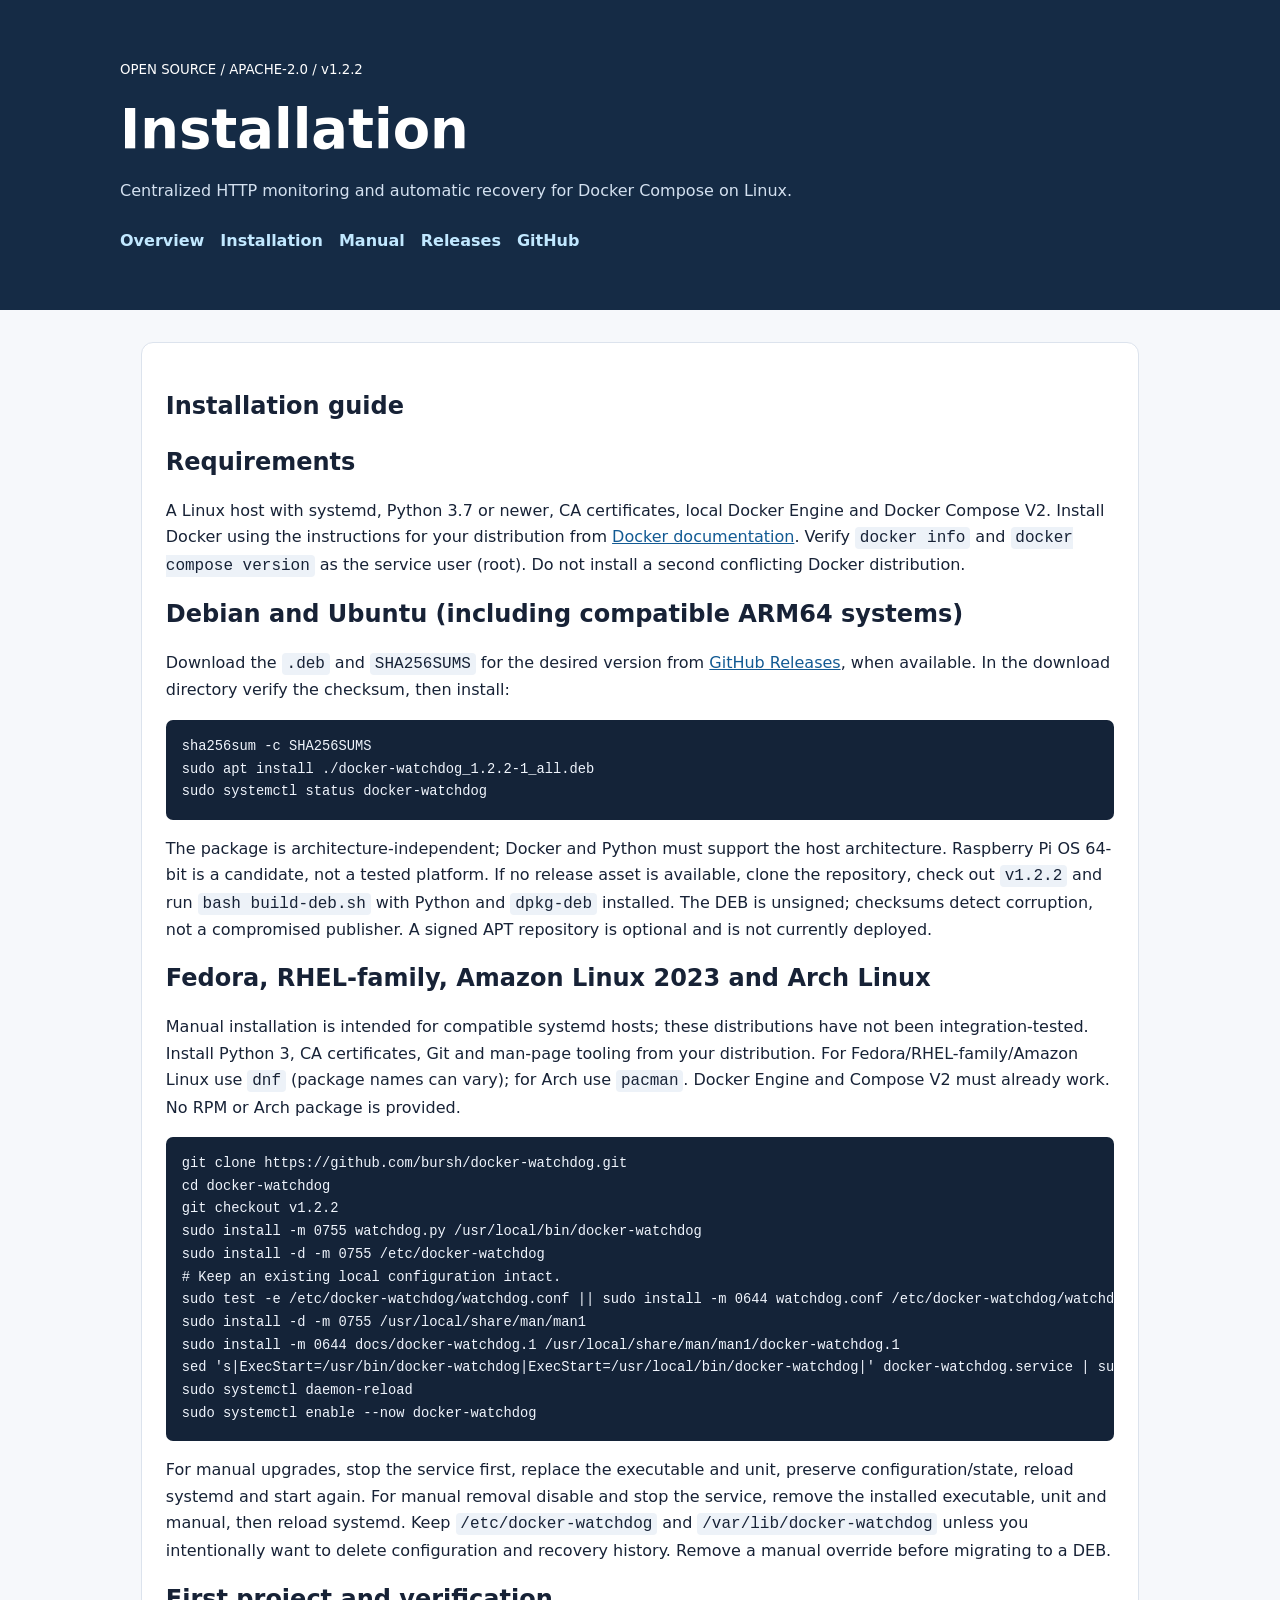
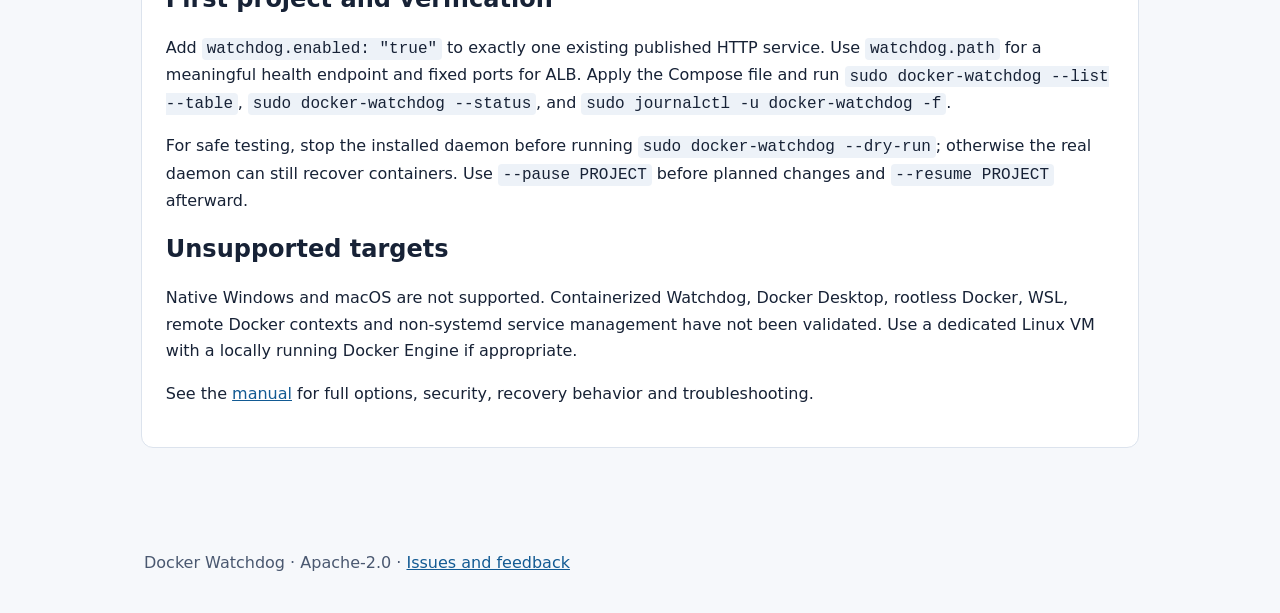
==== docs/install.html @ e57c74ae "docs: prepare public repository, platform guide and release automation" ====
<!doctype html>
<html lang="en"><head><meta charset="utf-8"><meta name="viewport" content="width=device-width, initial-scale=1"><meta name="description" content="Docker Watchdog documentation: automatic recovery of Docker Compose projects on Linux."><title>Installation | Docker Watchdog</title><link rel="stylesheet" href="style.css"></head><body><header><div class="inner"><small>OPEN SOURCE / APACHE-2.0 / v1.2.2</small><h1>Installation</h1><p>Centralized HTTP monitoring and automatic recovery for Docker Compose on Linux.</p><nav aria-label="Main navigation"><a href="index.html">Overview</a><a href="install.html">Installation</a><a href="manual.html">Manual</a><a href="https://github.com/bursh/docker-watchdog/releases">Releases</a><a href="https://github.com/bursh/docker-watchdog">GitHub</a></nav></div></header><main><section><h1>Installation guide</h1>
<h2>Requirements</h2>
<p>A Linux host with systemd, Python 3.7 or newer, CA certificates, local Docker Engine and Docker Compose V2. Install Docker using the instructions for your distribution from <a href="https://docs.docker.com/engine/install/">Docker documentation</a>. Verify <code>docker info</code> and <code>docker compose version</code> as the service user (root). Do not install a second conflicting Docker distribution.</p>
<h2>Debian and Ubuntu (including compatible ARM64 systems)</h2>
<p>Download the <code>.deb</code> and <code>SHA256SUMS</code> for the desired version from <a href="https://github.com/bursh/docker-watchdog/releases">GitHub Releases</a>, when available. In the download directory verify the checksum, then install:</p>
<pre><code class="language-sh">sha256sum -c SHA256SUMS
sudo apt install ./docker-watchdog_1.2.2-1_all.deb
sudo systemctl status docker-watchdog
</code></pre>
<p>The package is architecture-independent; Docker and Python must support the host architecture. Raspberry Pi OS 64-bit is a candidate, not a tested platform. If no release asset is available, clone the repository, check out <code>v1.2.2</code> and run <code>bash build-deb.sh</code> with Python and <code>dpkg-deb</code> installed. The DEB is unsigned; checksums detect corruption, not a compromised publisher. A signed APT repository is optional and is not currently deployed.</p>
<h2>Fedora, RHEL-family, Amazon Linux 2023 and Arch Linux</h2>
<p>Manual installation is intended for compatible systemd hosts; these distributions have not been integration-tested. Install Python 3, CA certificates, Git and man-page tooling from your distribution. For Fedora/RHEL-family/Amazon Linux use <code>dnf</code> (package names can vary); for Arch use <code>pacman</code>. Docker Engine and Compose V2 must already work. No RPM or Arch package is provided.</p>
<pre><code class="language-sh">git clone https://github.com/bursh/docker-watchdog.git
cd docker-watchdog
git checkout v1.2.2
sudo install -m 0755 watchdog.py /usr/local/bin/docker-watchdog
sudo install -d -m 0755 /etc/docker-watchdog
# Keep an existing local configuration intact.
sudo test -e /etc/docker-watchdog/watchdog.conf || sudo install -m 0644 watchdog.conf /etc/docker-watchdog/watchdog.conf
sudo install -d -m 0755 /usr/local/share/man/man1
sudo install -m 0644 docs/docker-watchdog.1 /usr/local/share/man/man1/docker-watchdog.1
sed 's|ExecStart=/usr/bin/docker-watchdog|ExecStart=/usr/local/bin/docker-watchdog|' docker-watchdog.service | sudo tee /etc/systemd/system/docker-watchdog.service &gt;/dev/null
sudo systemctl daemon-reload
sudo systemctl enable --now docker-watchdog
</code></pre>
<p>For manual upgrades, stop the service first, replace the executable and unit, preserve configuration/state, reload systemd and start again. For manual removal disable and stop the service, remove the installed executable, unit and manual, then reload systemd. Keep <code>/etc/docker-watchdog</code> and <code>/var/lib/docker-watchdog</code> unless you intentionally want to delete configuration and recovery history. Remove a manual override before migrating to a DEB.</p>
<h2>First project and verification</h2>
<p>Add <code>watchdog.enabled: &quot;true&quot;</code> to exactly one existing published HTTP service. Use <code>watchdog.path</code> for a meaningful health endpoint and fixed ports for ALB. Apply the Compose file and run <code>sudo docker-watchdog --list --table</code>, <code>sudo docker-watchdog --status</code>, and <code>sudo journalctl -u docker-watchdog -f</code>.</p>
<p>For safe testing, stop the installed daemon before running <code>sudo docker-watchdog --dry-run</code>; otherwise the real daemon can still recover containers. Use <code>--pause PROJECT</code> before planned changes and <code>--resume PROJECT</code> afterward.</p>
<h2>Unsupported targets</h2>
<p>Native Windows and macOS are not supported. Containerized Watchdog, Docker Desktop, rootless Docker, WSL, remote Docker contexts and non-systemd service management have not been validated. Use a dedicated Linux VM with a locally running Docker Engine if appropriate.</p>
<p>See the <a href="manual.html">manual</a> for full options, security, recovery behavior and troubleshooting.</p>
</section></main><footer>Docker Watchdog · Apache-2.0 · <a href="https://github.com/bursh/docker-watchdog/issues">Issues and feedback</a></footer></body></html>
---- docs/style.css ----
*{box-sizing:border-box}body{margin:0;background:#f6f8fb;color:#172236;font:16px/1.65 system-ui,sans-serif}header{background:#152b45;color:#fff;padding:3.5rem 1.5rem}header .inner,main,footer{max-width:1040px;margin:auto}header h1{font-size:clamp(2rem,5vw,3.4rem);line-height:1.15;margin:.3em 0}header p{max-width:740px;color:#d4e1f0}nav{display:flex;flex-wrap:wrap;gap:1rem;margin-top:1.5rem}nav a{color:#c1e8ff;text-decoration:none;font-weight:600}main{padding:2rem 1.3rem 4rem}section{background:#fff;border:1px solid #dce3ed;border-radius:12px;padding:1.5rem;margin:0 0 1.4rem}h2,h3{line-height:1.3}a{color:#125a93}pre{background:#142338;color:#f0f5fd;padding:1rem;border-radius:7px;overflow:auto;font-size:.86rem}code{font-family:ui-monospace,monospace}p code,li code{background:#edf2f8;padding:.12em .3em;border-radius:4px;overflow-wrap:anywhere}table{display:block;overflow:auto;border-collapse:collapse}td,th{padding:.5rem;border:1px solid #dce3ed;text-align:left}footer{padding:1rem 1.5rem 3rem;color:#4a5870}a:focus-visible{outline:3px solid #f2a643}
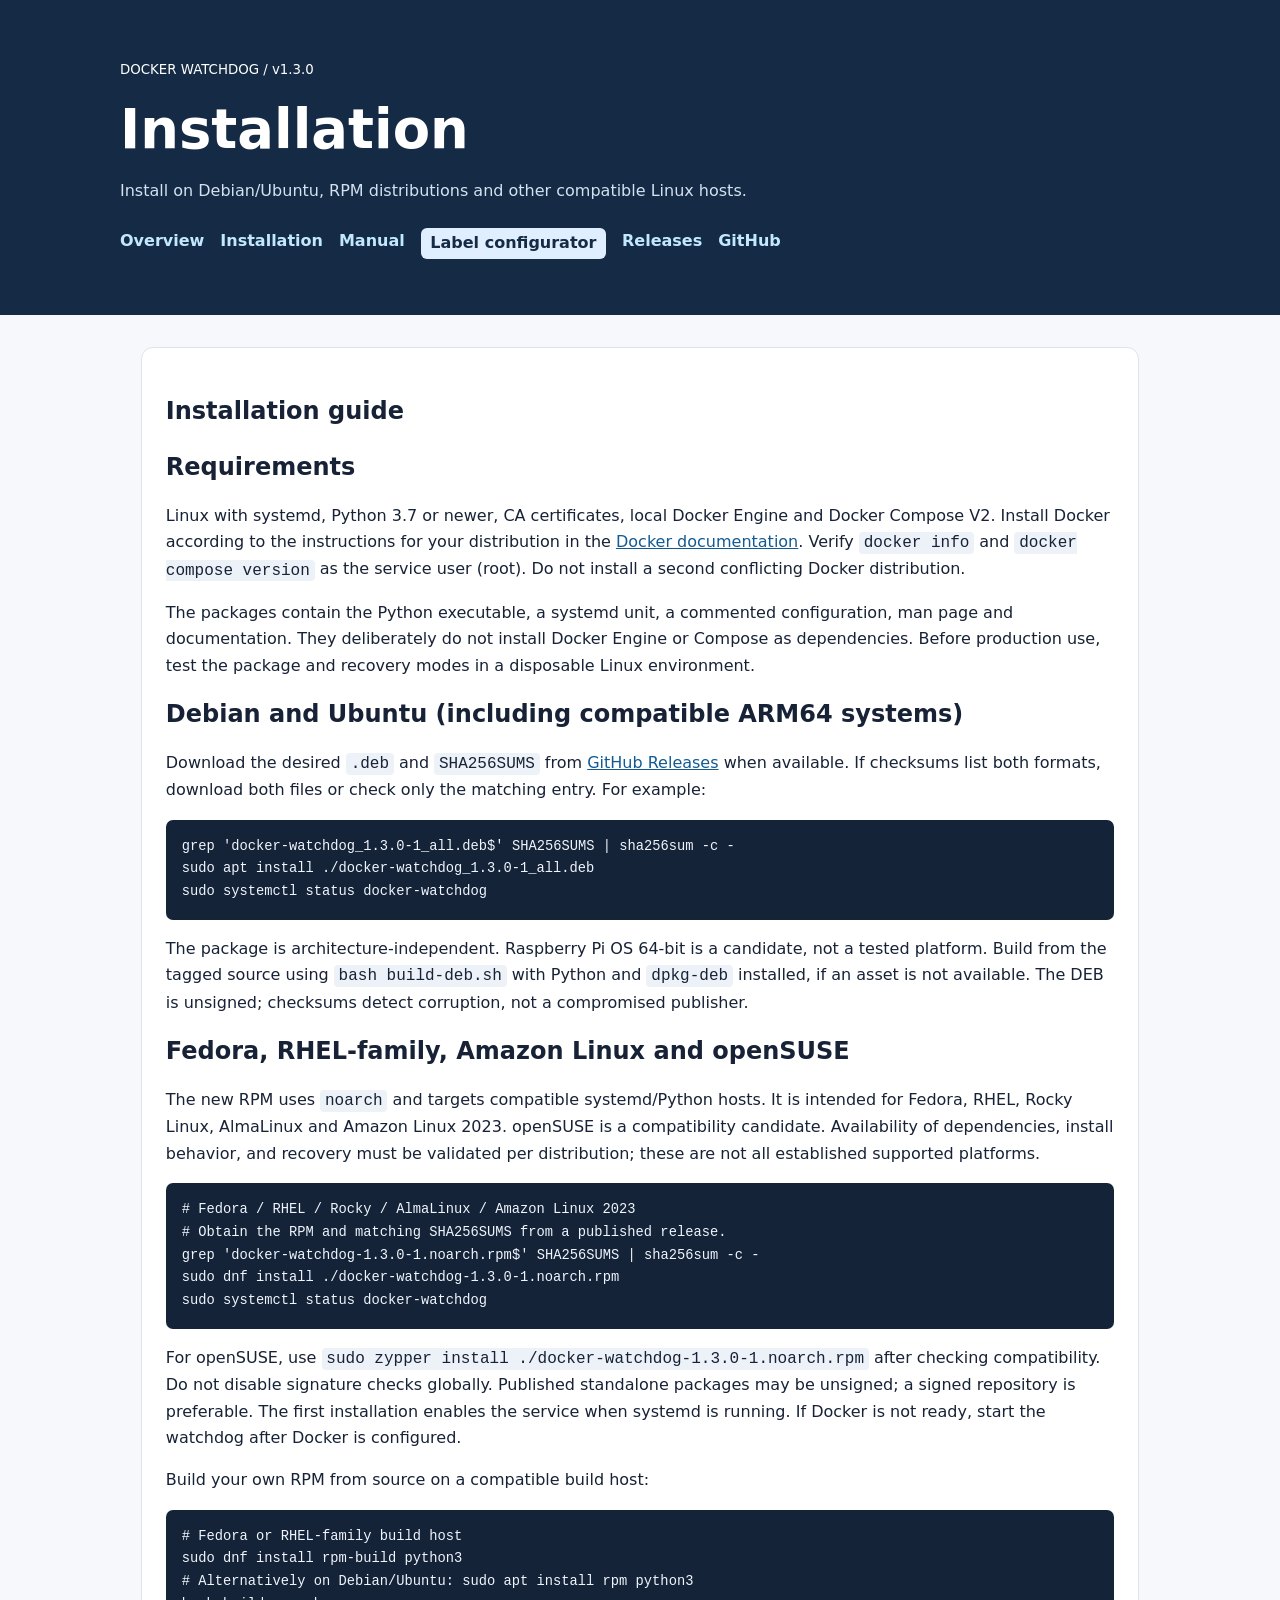
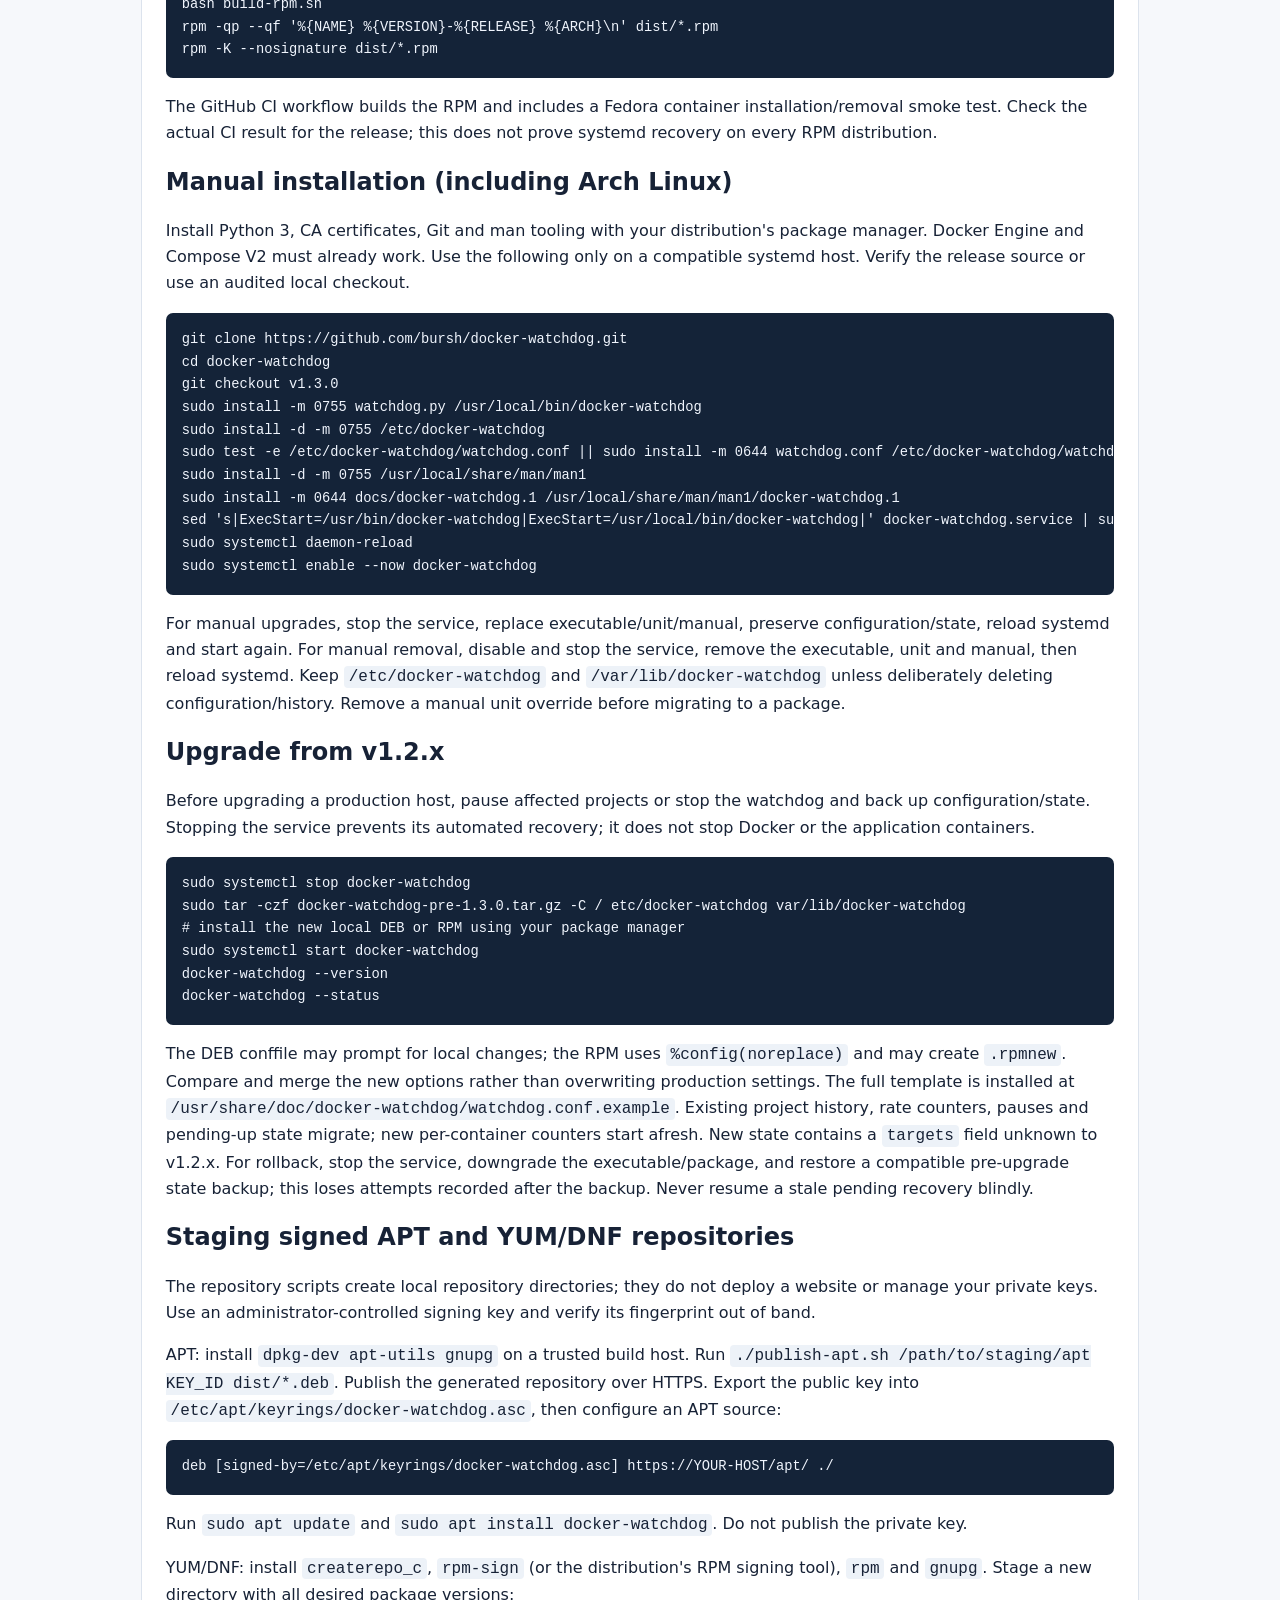
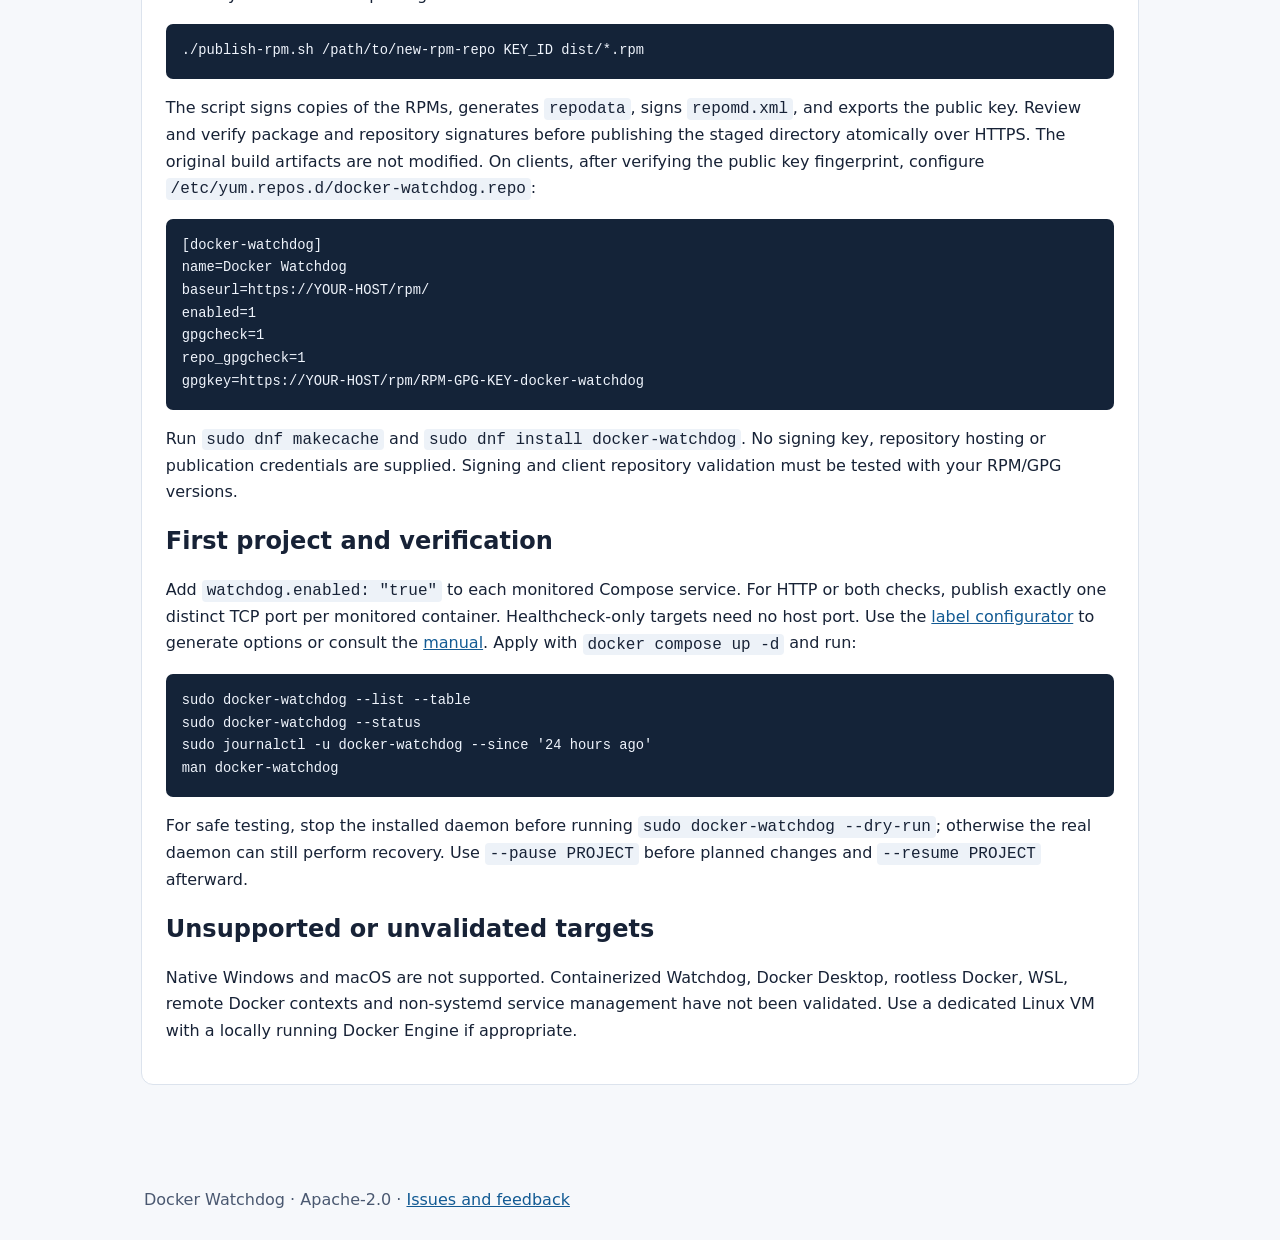
==== commit 8a580a92: "feat(docs): add Compose label configurator and v1.3 manual" ====
--- a/docs/install.html
+++ b/docs/install.html
@@ -1,34 +1,169 @@
-<!doctype html>
-<html lang="en"><head><meta charset="utf-8"><meta name="viewport" content="width=device-width, initial-scale=1"><meta name="description" content="Docker Watchdog documentation: automatic recovery of Docker Compose projects on Linux."><title>Installation | Docker Watchdog</title><link rel="stylesheet" href="style.css"></head><body><header><div class="inner"><small>OPEN SOURCE / APACHE-2.0 / v1.2.2</small><h1>Installation</h1><p>Centralized HTTP monitoring and automatic recovery for Docker Compose on Linux.</p><nav aria-label="Main navigation"><a href="index.html">Overview</a><a href="install.html">Installation</a><a href="manual.html">Manual</a><a href="https://github.com/bursh/docker-watchdog/releases">Releases</a><a href="https://github.com/bursh/docker-watchdog">GitHub</a></nav></div></header><main><section><h1>Installation guide</h1>
-<h2>Requirements</h2>
-<p>A Linux host with systemd, Python 3.7 or newer, CA certificates, local Docker Engine and Docker Compose V2. Install Docker using the instructions for your distribution from <a href="https://docs.docker.com/engine/install/">Docker documentation</a>. Verify <code>docker info</code> and <code>docker compose version</code> as the service user (root). Do not install a second conflicting Docker distribution.</p>
-<h2>Debian and Ubuntu (including compatible ARM64 systems)</h2>
-<p>Download the <code>.deb</code> and <code>SHA256SUMS</code> for the desired version from <a href="https://github.com/bursh/docker-watchdog/releases">GitHub Releases</a>, when available. In the download directory verify the checksum, then install:</p>
-<pre><code class="language-sh">sha256sum -c SHA256SUMS
-sudo apt install ./docker-watchdog_1.2.2-1_all.deb
-sudo systemctl status docker-watchdog
-</code></pre>
-<p>The package is architecture-independent; Docker and Python must support the host architecture. Raspberry Pi OS 64-bit is a candidate, not a tested platform. If no release asset is available, clone the repository, check out <code>v1.2.2</code> and run <code>bash build-deb.sh</code> with Python and <code>dpkg-deb</code> installed. The DEB is unsigned; checksums detect corruption, not a compromised publisher. A signed APT repository is optional and is not currently deployed.</p>
-<h2>Fedora, RHEL-family, Amazon Linux 2023 and Arch Linux</h2>
-<p>Manual installation is intended for compatible systemd hosts; these distributions have not been integration-tested. Install Python 3, CA certificates, Git and man-page tooling from your distribution. For Fedora/RHEL-family/Amazon Linux use <code>dnf</code> (package names can vary); for Arch use <code>pacman</code>. Docker Engine and Compose V2 must already work. No RPM or Arch package is provided.</p>
-<pre><code class="language-sh">git clone https://github.com/bursh/docker-watchdog.git
-cd docker-watchdog
-git checkout v1.2.2
-sudo install -m 0755 watchdog.py /usr/local/bin/docker-watchdog
-sudo install -d -m 0755 /etc/docker-watchdog
-# Keep an existing local configuration intact.
-sudo test -e /etc/docker-watchdog/watchdog.conf || sudo install -m 0644 watchdog.conf /etc/docker-watchdog/watchdog.conf
-sudo install -d -m 0755 /usr/local/share/man/man1
-sudo install -m 0644 docs/docker-watchdog.1 /usr/local/share/man/man1/docker-watchdog.1
-sed 's|ExecStart=/usr/bin/docker-watchdog|ExecStart=/usr/local/bin/docker-watchdog|' docker-watchdog.service | sudo tee /etc/systemd/system/docker-watchdog.service &gt;/dev/null
-sudo systemctl daemon-reload
-sudo systemctl enable --now docker-watchdog
-</code></pre>
-<p>For manual upgrades, stop the service first, replace the executable and unit, preserve configuration/state, reload systemd and start again. For manual removal disable and stop the service, remove the installed executable, unit and manual, then reload systemd. Keep <code>/etc/docker-watchdog</code> and <code>/var/lib/docker-watchdog</code> unless you intentionally want to delete configuration and recovery history. Remove a manual override before migrating to a DEB.</p>
-<h2>First project and verification</h2>
-<p>Add <code>watchdog.enabled: &quot;true&quot;</code> to exactly one existing published HTTP service. Use <code>watchdog.path</code> for a meaningful health endpoint and fixed ports for ALB. Apply the Compose file and run <code>sudo docker-watchdog --list --table</code>, <code>sudo docker-watchdog --status</code>, and <code>sudo journalctl -u docker-watchdog -f</code>.</p>
-<p>For safe testing, stop the installed daemon before running <code>sudo docker-watchdog --dry-run</code>; otherwise the real daemon can still recover containers. Use <code>--pause PROJECT</code> before planned changes and <code>--resume PROJECT</code> afterward.</p>
-<h2>Unsupported targets</h2>
-<p>Native Windows and macOS are not supported. Containerized Watchdog, Docker Desktop, rootless Docker, WSL, remote Docker contexts and non-systemd service management have not been validated. Use a dedicated Linux VM with a locally running Docker Engine if appropriate.</p>
-<p>See the <a href="manual.html">manual</a> for full options, security, recovery behavior and troubleshooting.</p>
-</section></main><footer>Docker Watchdog · Apache-2.0 · <a href="https://github.com/bursh/docker-watchdog/issues">Issues and feedback</a></footer></body></html>
+<!doctype html><html lang="en"><head><meta charset="utf-8"><meta name="viewport" content="width=device-width, initial-scale=1"><meta name="description" content="Docker Watchdog Installation"><title>Installation | Docker Watchdog</title><link rel="stylesheet" href="style.css"></head><body><header><div class="inner"><small>DOCKER WATCHDOG / v1.3.0</small><h1>Installation</h1><p>Install on Debian/Ubuntu, RPM distributions and other compatible Linux hosts.</p><nav aria-label="Main navigation"><a href="index.html">Overview</a><a href="install.html">Installation</a><a href="manual.html">Manual</a><a class="nav-cta" href="configurator.html">Label configurator</a><a href="https://github.com/bursh/docker-watchdog/releases">Releases</a><a href="https://github.com/bursh/docker-watchdog">GitHub</a></nav></div></header><main><section><h1 id="installation-guide">Installation guide</h1>
+<h2 id="requirements">Requirements</h2>
+<p>Linux with systemd, Python 3.7 or newer, CA certificates, local
+Docker Engine and Docker Compose V2. Install Docker according to the
+instructions for your distribution in the <a
+href="https://docs.docker.com/engine/install/">Docker documentation</a>.
+Verify <code>docker info</code> and <code>docker compose version</code>
+as the service user (root). Do not install a second conflicting Docker
+distribution.</p>
+<p>The packages contain the Python executable, a systemd unit, a
+commented configuration, man page and documentation. They deliberately
+do not install Docker Engine or Compose as dependencies. Before
+production use, test the package and recovery modes in a disposable
+Linux environment.</p>
+<h2 id="debian-and-ubuntu-including-compatible-arm64-systems">Debian and
+Ubuntu (including compatible ARM64 systems)</h2>
+<p>Download the desired <code>.deb</code> and <code>SHA256SUMS</code>
+from <a href="https://github.com/bursh/docker-watchdog/releases">GitHub
+Releases</a> when available. If checksums list both formats, download
+both files or check only the matching entry. For example:</p>
+<div class="sourceCode" id="cb1"><pre class="sourceCode sh"><code class="sourceCode bash"><span id="cb1-1"><a href="#cb1-1" aria-hidden="true" tabindex="-1"></a><span class="fu">grep</span> <span class="st">&#39;docker-watchdog_1.3.0-1_all.deb$&#39;</span> SHA256SUMS <span class="kw">|</span> <span class="fu">sha256sum</span> <span class="at">-c</span> <span class="at">-</span></span>
+<span id="cb1-2"><a href="#cb1-2" aria-hidden="true" tabindex="-1"></a><span class="fu">sudo</span> apt install ./docker-watchdog_1.3.0-1_all.deb</span>
+<span id="cb1-3"><a href="#cb1-3" aria-hidden="true" tabindex="-1"></a><span class="fu">sudo</span> systemctl status docker-watchdog</span></code></pre></div>
+<p>The package is architecture-independent. Raspberry Pi OS 64-bit is a
+candidate, not a tested platform. Build from the tagged source using
+<code>bash build-deb.sh</code> with Python and <code>dpkg-deb</code>
+installed, if an asset is not available. The DEB is unsigned; checksums
+detect corruption, not a compromised publisher.</p>
+<h2 id="fedora-rhel-family-amazon-linux-and-opensuse">Fedora,
+RHEL-family, Amazon Linux and openSUSE</h2>
+<p>The new RPM uses <code>noarch</code> and targets compatible
+systemd/Python hosts. It is intended for Fedora, RHEL, Rocky Linux,
+AlmaLinux and Amazon Linux 2023. openSUSE is a compatibility candidate.
+Availability of dependencies, install behavior, and recovery must be
+validated per distribution; these are not all established supported
+platforms.</p>
+<div class="sourceCode" id="cb2"><pre class="sourceCode sh"><code class="sourceCode bash"><span id="cb2-1"><a href="#cb2-1" aria-hidden="true" tabindex="-1"></a><span class="co"># Fedora / RHEL / Rocky / AlmaLinux / Amazon Linux 2023</span></span>
+<span id="cb2-2"><a href="#cb2-2" aria-hidden="true" tabindex="-1"></a><span class="co"># Obtain the RPM and matching SHA256SUMS from a published release.</span></span>
+<span id="cb2-3"><a href="#cb2-3" aria-hidden="true" tabindex="-1"></a><span class="fu">grep</span> <span class="st">&#39;docker-watchdog-1.3.0-1.noarch.rpm$&#39;</span> SHA256SUMS <span class="kw">|</span> <span class="fu">sha256sum</span> <span class="at">-c</span> <span class="at">-</span></span>
+<span id="cb2-4"><a href="#cb2-4" aria-hidden="true" tabindex="-1"></a><span class="fu">sudo</span> dnf install ./docker-watchdog-1.3.0-1.noarch.rpm</span>
+<span id="cb2-5"><a href="#cb2-5" aria-hidden="true" tabindex="-1"></a><span class="fu">sudo</span> systemctl status docker-watchdog</span></code></pre></div>
+<p>For openSUSE, use
+<code>sudo zypper install ./docker-watchdog-1.3.0-1.noarch.rpm</code>
+after checking compatibility. Do not disable signature checks globally.
+Published standalone packages may be unsigned; a signed repository is
+preferable. The first installation enables the service when systemd is
+running. If Docker is not ready, start the watchdog after Docker is
+configured.</p>
+<p>Build your own RPM from source on a compatible build host:</p>
+<div class="sourceCode" id="cb3"><pre class="sourceCode sh"><code class="sourceCode bash"><span id="cb3-1"><a href="#cb3-1" aria-hidden="true" tabindex="-1"></a><span class="co"># Fedora or RHEL-family build host</span></span>
+<span id="cb3-2"><a href="#cb3-2" aria-hidden="true" tabindex="-1"></a><span class="fu">sudo</span> dnf install rpm-build python3</span>
+<span id="cb3-3"><a href="#cb3-3" aria-hidden="true" tabindex="-1"></a><span class="co"># Alternatively on Debian/Ubuntu: sudo apt install rpm python3</span></span>
+<span id="cb3-4"><a href="#cb3-4" aria-hidden="true" tabindex="-1"></a><span class="fu">bash</span> build-rpm.sh</span>
+<span id="cb3-5"><a href="#cb3-5" aria-hidden="true" tabindex="-1"></a><span class="ex">rpm</span> <span class="at">-qp</span> <span class="at">--qf</span> <span class="st">&#39;%{NAME} %{VERSION}-%{RELEASE} %{ARCH}\n&#39;</span> dist/<span class="pp">*</span>.rpm</span>
+<span id="cb3-6"><a href="#cb3-6" aria-hidden="true" tabindex="-1"></a><span class="ex">rpm</span> <span class="at">-K</span> <span class="at">--nosignature</span> dist/<span class="pp">*</span>.rpm</span></code></pre></div>
+<p>The GitHub CI workflow builds the RPM and includes a Fedora container
+installation/removal smoke test. Check the actual CI result for the
+release; this does not prove systemd recovery on every RPM
+distribution.</p>
+<h2 id="manual-installation-including-arch-linux">Manual installation
+(including Arch Linux)</h2>
+<p>Install Python 3, CA certificates, Git and man tooling with your
+distribution's package manager. Docker Engine and Compose V2 must
+already work. Use the following only on a compatible systemd host.
+Verify the release source or use an audited local checkout.</p>
+<div class="sourceCode" id="cb4"><pre class="sourceCode sh"><code class="sourceCode bash"><span id="cb4-1"><a href="#cb4-1" aria-hidden="true" tabindex="-1"></a><span class="fu">git</span> clone https://github.com/bursh/docker-watchdog.git</span>
+<span id="cb4-2"><a href="#cb4-2" aria-hidden="true" tabindex="-1"></a><span class="bu">cd</span> docker-watchdog</span>
+<span id="cb4-3"><a href="#cb4-3" aria-hidden="true" tabindex="-1"></a><span class="fu">git</span> checkout v1.3.0</span>
+<span id="cb4-4"><a href="#cb4-4" aria-hidden="true" tabindex="-1"></a><span class="fu">sudo</span> install <span class="at">-m</span> 0755 watchdog.py /usr/local/bin/docker-watchdog</span>
+<span id="cb4-5"><a href="#cb4-5" aria-hidden="true" tabindex="-1"></a><span class="fu">sudo</span> install <span class="at">-d</span> <span class="at">-m</span> 0755 /etc/docker-watchdog</span>
+<span id="cb4-6"><a href="#cb4-6" aria-hidden="true" tabindex="-1"></a><span class="fu">sudo</span> test <span class="at">-e</span> /etc/docker-watchdog/watchdog.conf <span class="kw">||</span> <span class="fu">sudo</span> install <span class="at">-m</span> 0644 watchdog.conf /etc/docker-watchdog/watchdog.conf</span>
+<span id="cb4-7"><a href="#cb4-7" aria-hidden="true" tabindex="-1"></a><span class="fu">sudo</span> install <span class="at">-d</span> <span class="at">-m</span> 0755 /usr/local/share/man/man1</span>
+<span id="cb4-8"><a href="#cb4-8" aria-hidden="true" tabindex="-1"></a><span class="fu">sudo</span> install <span class="at">-m</span> 0644 docs/docker-watchdog.1 /usr/local/share/man/man1/docker-watchdog.1</span>
+<span id="cb4-9"><a href="#cb4-9" aria-hidden="true" tabindex="-1"></a><span class="fu">sed</span> <span class="st">&#39;s|ExecStart=/usr/bin/docker-watchdog|ExecStart=/usr/local/bin/docker-watchdog|&#39;</span> docker-watchdog.service <span class="kw">|</span> <span class="fu">sudo</span> tee /etc/systemd/system/docker-watchdog.service <span class="op">&gt;</span>/dev/null</span>
+<span id="cb4-10"><a href="#cb4-10" aria-hidden="true" tabindex="-1"></a><span class="fu">sudo</span> systemctl daemon-reload</span>
+<span id="cb4-11"><a href="#cb4-11" aria-hidden="true" tabindex="-1"></a><span class="fu">sudo</span> systemctl enable <span class="at">--now</span> docker-watchdog</span></code></pre></div>
+<p>For manual upgrades, stop the service, replace
+executable/unit/manual, preserve configuration/state, reload systemd and
+start again. For manual removal, disable and stop the service, remove
+the executable, unit and manual, then reload systemd. Keep
+<code>/etc/docker-watchdog</code> and
+<code>/var/lib/docker-watchdog</code> unless deliberately deleting
+configuration/history. Remove a manual unit override before migrating to
+a package.</p>
+<h2 id="upgrade-from-v1.2.x">Upgrade from v1.2.x</h2>
+<p>Before upgrading a production host, pause affected projects or stop
+the watchdog and back up configuration/state. Stopping the service
+prevents its automated recovery; it does not stop Docker or the
+application containers.</p>
+<div class="sourceCode" id="cb5"><pre class="sourceCode sh"><code class="sourceCode bash"><span id="cb5-1"><a href="#cb5-1" aria-hidden="true" tabindex="-1"></a><span class="fu">sudo</span> systemctl stop docker-watchdog</span>
+<span id="cb5-2"><a href="#cb5-2" aria-hidden="true" tabindex="-1"></a><span class="fu">sudo</span> tar <span class="at">-czf</span> docker-watchdog-pre-1.3.0.tar.gz <span class="at">-C</span> / etc/docker-watchdog var/lib/docker-watchdog</span>
+<span id="cb5-3"><a href="#cb5-3" aria-hidden="true" tabindex="-1"></a><span class="co"># install the new local DEB or RPM using your package manager</span></span>
+<span id="cb5-4"><a href="#cb5-4" aria-hidden="true" tabindex="-1"></a><span class="fu">sudo</span> systemctl start docker-watchdog</span>
+<span id="cb5-5"><a href="#cb5-5" aria-hidden="true" tabindex="-1"></a><span class="ex">docker-watchdog</span> <span class="at">--version</span></span>
+<span id="cb5-6"><a href="#cb5-6" aria-hidden="true" tabindex="-1"></a><span class="ex">docker-watchdog</span> <span class="at">--status</span></span></code></pre></div>
+<p>The DEB conffile may prompt for local changes; the RPM uses
+<code>%config(noreplace)</code> and may create <code>.rpmnew</code>.
+Compare and merge the new options rather than overwriting production
+settings. The full template is installed at
+<code>/usr/share/doc/docker-watchdog/watchdog.conf.example</code>.
+Existing project history, rate counters, pauses and pending-up state
+migrate; new per-container counters start afresh. New state contains a
+<code>targets</code> field unknown to v1.2.x. For rollback, stop the
+service, downgrade the executable/package, and restore a compatible
+pre-upgrade state backup; this loses attempts recorded after the backup.
+Never resume a stale pending recovery blindly.</p>
+<h2 id="staging-signed-apt-and-yumdnf-repositories">Staging signed APT
+and YUM/DNF repositories</h2>
+<p>The repository scripts create local repository directories; they do
+not deploy a website or manage your private keys. Use an
+administrator-controlled signing key and verify its fingerprint out of
+band.</p>
+<p>APT: install <code>dpkg-dev apt-utils gnupg</code> on a trusted build
+host. Run
+<code>./publish-apt.sh /path/to/staging/apt KEY_ID dist/*.deb</code>.
+Publish the generated repository over HTTPS. Export the public key into
+<code>/etc/apt/keyrings/docker-watchdog.asc</code>, then configure an
+APT source:</p>
+<pre class="text"><code>deb [signed-by=/etc/apt/keyrings/docker-watchdog.asc] https://YOUR-HOST/apt/ ./</code></pre>
+<p>Run <code>sudo apt update</code> and
+<code>sudo apt install docker-watchdog</code>. Do not publish the
+private key.</p>
+<p>YUM/DNF: install <code>createrepo_c</code>, <code>rpm-sign</code> (or
+the distribution's RPM signing tool), <code>rpm</code> and
+<code>gnupg</code>. Stage a new directory with all desired package
+versions:</p>
+<div class="sourceCode" id="cb7"><pre class="sourceCode sh"><code class="sourceCode bash"><span id="cb7-1"><a href="#cb7-1" aria-hidden="true" tabindex="-1"></a><span class="ex">./publish-rpm.sh</span> /path/to/new-rpm-repo KEY_ID dist/<span class="pp">*</span>.rpm</span></code></pre></div>
+<p>The script signs copies of the RPMs, generates <code>repodata</code>,
+signs <code>repomd.xml</code>, and exports the public key. Review and
+verify package and repository signatures before publishing the staged
+directory atomically over HTTPS. The original build artifacts are not
+modified. On clients, after verifying the public key fingerprint,
+configure <code>/etc/yum.repos.d/docker-watchdog.repo</code>:</p>
+<div class="sourceCode" id="cb8"><pre
+class="sourceCode ini"><code class="sourceCode ini"><span id="cb8-1"><a href="#cb8-1" aria-hidden="true" tabindex="-1"></a><span class="kw">[docker-watchdog]</span></span>
+<span id="cb8-2"><a href="#cb8-2" aria-hidden="true" tabindex="-1"></a><span class="dt">name</span><span class="ot">=</span><span class="st">Docker Watchdog</span></span>
+<span id="cb8-3"><a href="#cb8-3" aria-hidden="true" tabindex="-1"></a><span class="dt">baseurl</span><span class="ot">=</span><span class="st">https://YOUR-HOST/rpm/</span></span>
+<span id="cb8-4"><a href="#cb8-4" aria-hidden="true" tabindex="-1"></a><span class="dt">enabled</span><span class="ot">=</span><span class="dv">1</span></span>
+<span id="cb8-5"><a href="#cb8-5" aria-hidden="true" tabindex="-1"></a><span class="dt">gpgcheck</span><span class="ot">=</span><span class="dv">1</span></span>
+<span id="cb8-6"><a href="#cb8-6" aria-hidden="true" tabindex="-1"></a><span class="dt">repo_gpgcheck</span><span class="ot">=</span><span class="dv">1</span></span>
+<span id="cb8-7"><a href="#cb8-7" aria-hidden="true" tabindex="-1"></a><span class="dt">gpgkey</span><span class="ot">=</span><span class="st">https://YOUR-HOST/rpm/RPM-GPG-KEY-docker-watchdog</span></span></code></pre></div>
+<p>Run <code>sudo dnf makecache</code> and
+<code>sudo dnf install docker-watchdog</code>. No signing key,
+repository hosting or publication credentials are supplied. Signing and
+client repository validation must be tested with your RPM/GPG
+versions.</p>
+<h2 id="first-project-and-verification">First project and
+verification</h2>
+<p>Add <code>watchdog.enabled: "true"</code> to each monitored Compose
+service. For HTTP or both checks, publish exactly one distinct TCP port
+per monitored container. Healthcheck-only targets need no host port. Use
+the <a href="configurator.html">label configurator</a> to generate
+options or consult the <a href="manual.html">manual</a>. Apply
+with <code>docker compose up -d</code> and run:</p>
+<div class="sourceCode" id="cb9"><pre class="sourceCode sh"><code class="sourceCode bash"><span id="cb9-1"><a href="#cb9-1" aria-hidden="true" tabindex="-1"></a><span class="fu">sudo</span> docker-watchdog <span class="at">--list</span> <span class="at">--table</span></span>
+<span id="cb9-2"><a href="#cb9-2" aria-hidden="true" tabindex="-1"></a><span class="fu">sudo</span> docker-watchdog <span class="at">--status</span></span>
+<span id="cb9-3"><a href="#cb9-3" aria-hidden="true" tabindex="-1"></a><span class="fu">sudo</span> journalctl <span class="at">-u</span> docker-watchdog <span class="at">--since</span> <span class="st">&#39;24 hours ago&#39;</span></span>
+<span id="cb9-4"><a href="#cb9-4" aria-hidden="true" tabindex="-1"></a><span class="fu">man</span> docker-watchdog</span></code></pre></div>
+<p>For safe testing, stop the installed daemon before running
+<code>sudo docker-watchdog --dry-run</code>; otherwise the real daemon
+can still perform recovery. Use <code>--pause PROJECT</code> before
+planned changes and <code>--resume PROJECT</code> afterward.</p>
+<h2 id="unsupported-or-unvalidated-targets">Unsupported or unvalidated
+targets</h2>
+<p>Native Windows and macOS are not supported. Containerized Watchdog,
+Docker Desktop, rootless Docker, WSL, remote Docker contexts and
+non-systemd service management have not been validated. Use a dedicated
+Linux VM with a locally running Docker Engine if appropriate.</p>
+</section></main><footer>Docker Watchdog · Apache-2.0 · <a href="https://github.com/bursh/docker-watchdog/issues">Issues and feedback</a></footer></body></html>
--- a/docs/style.css
+++ b/docs/style.css
@@ -1 +1,5 @@
 *{box-sizing:border-box}body{margin:0;background:#f6f8fb;color:#172236;font:16px/1.65 system-ui,sans-serif}header{background:#152b45;color:#fff;padding:3.5rem 1.5rem}header .inner,main,footer{max-width:1040px;margin:auto}header h1{font-size:clamp(2rem,5vw,3.4rem);line-height:1.15;margin:.3em 0}header p{max-width:740px;color:#d4e1f0}nav{display:flex;flex-wrap:wrap;gap:1rem;margin-top:1.5rem}nav a{color:#c1e8ff;text-decoration:none;font-weight:600}main{padding:2rem 1.3rem 4rem}section{background:#fff;border:1px solid #dce3ed;border-radius:12px;padding:1.5rem;margin:0 0 1.4rem}h2,h3{line-height:1.3}a{color:#125a93}pre{background:#142338;color:#f0f5fd;padding:1rem;border-radius:7px;overflow:auto;font-size:.86rem}code{font-family:ui-monospace,monospace}p code,li code{background:#edf2f8;padding:.12em .3em;border-radius:4px;overflow-wrap:anywhere}table{display:block;overflow:auto;border-collapse:collapse}td,th{padding:.5rem;border:1px solid #dce3ed;text-align:left}footer{padding:1rem 1.5rem 3rem;color:#4a5870}a:focus-visible{outline:3px solid #f2a643}
+/* Configurator: responsive and accessible, including an explicit theme picker. */
+.config-page main,.config-page header .inner,.config-page footer{max-width:1200px}.config-toolbar{display:flex;flex-wrap:wrap;align-items:flex-end;gap:1rem;margin-bottom:1.5rem}.config-toolbar label{min-width:12rem}.config-toolbar button{margin-bottom:0}.config-grid{display:grid;grid-template-columns:minmax(0,1fr) minmax(0,1fr);gap:1.3rem;align-items:start}.config-page section{padding:1.35rem}.config-page h2{font-size:1.3rem;margin-top:0}.config-page label{display:flex;flex-direction:column;gap:.28rem;font-size:.9rem;font-weight:650;margin:0 0 1rem}.config-toolbar label{margin:0}.config-page small,.hint{font-size:.82rem;font-weight:400;color:#53647b;line-height:1.5}.config-page header small{color:#b5d5ef;font-weight:600}.config-page input,.config-page select,.config-page textarea{width:100%;font:inherit;color:inherit;background:#fff;border:1px solid #becbd9;border-radius:6px;padding:.6rem .7rem;min-width:0}.config-page textarea{font:13px/1.6 ui-monospace,monospace;resize:vertical;background:#142338;color:#f0f5fd;min-height:20rem;white-space:pre;overflow:auto}.config-page button{font:600 .9rem system-ui,sans-serif;background:#fff;color:#17314d;border:1px solid #b5c5d5;border-radius:6px;padding:.65rem 1rem;cursor:pointer}.config-page button.primary{background:#125a93;border-color:#125a93;color:#fff}.config-page button:disabled{opacity:.5;cursor:not-allowed}.config-page :is(input,select,textarea,button):focus-visible{outline:3px solid #f2a643;outline-offset:2px}.config-page .fields{display:grid;grid-template-columns:repeat(2,minmax(0,1fr));gap:0 1rem}.span-all{grid-column:1/-1}.output-panel{position:sticky;top:1rem;min-width:0}.output-actions{display:flex;flex-wrap:wrap;gap:.5rem;margin-top:.8rem}.error{color:#b42318;font-weight:600}.config-page [hidden]{display:none!important}.sr-only{position:absolute!important;width:1px;height:1px;overflow:hidden;clip:rect(0,0,0,0);white-space:nowrap}.nav-cta{background:#e0efff;color:#152b45!important;border-radius:6px;padding:.15rem .6rem}.config-page nav a[aria-current=page]{text-decoration:underline;text-underline-offset:.3em}@media(max-width:820px){.config-grid{grid-template-columns:minmax(0,1fr)}.output-panel{position:static}}@media(max-width:400px){.config-page .fields{grid-template-columns:1fr}.config-toolbar label{min-width:100%}}
+:root[data-theme=dark] .config-page{background:#101b2a;color:#e5edf7}:root[data-theme=dark] .config-page section{background:#19283b;border-color:#35475f}:root[data-theme=dark] .config-page :is(input,select,button){background:#132034;border-color:#526782;color:#e5edf7}:root[data-theme=dark] .config-page button.primary{background:#2875ad;border-color:#2875ad}:root[data-theme=dark] .config-page :is(.hint,small,footer){color:#aebed2}:root[data-theme=dark] .config-page a{color:#a4d9ff}:root[data-theme=dark] .config-page .error{color:#ffb4ab}:root[data-theme=dark] .config-page p code{background:#233954}:root[data-theme=dark]{color-scheme:dark}
+@media(prefers-color-scheme:dark){:root:not([data-theme]) .config-page{background:#101b2a;color:#e5edf7}:root:not([data-theme]) .config-page section{background:#19283b;border-color:#35475f}:root:not([data-theme]) .config-page :is(input,select,button){background:#132034;border-color:#526782;color:#e5edf7}:root:not([data-theme]) .config-page button.primary{background:#2875ad;border-color:#2875ad}:root:not([data-theme]) .config-page :is(.hint,small,footer){color:#aebed2}:root:not([data-theme]) .config-page a{color:#a4d9ff}:root:not([data-theme]) .config-page .error{color:#ffb4ab}:root:not([data-theme]) .config-page p code{background:#233954}:root:not([data-theme]) .config-page{color-scheme:dark}}
